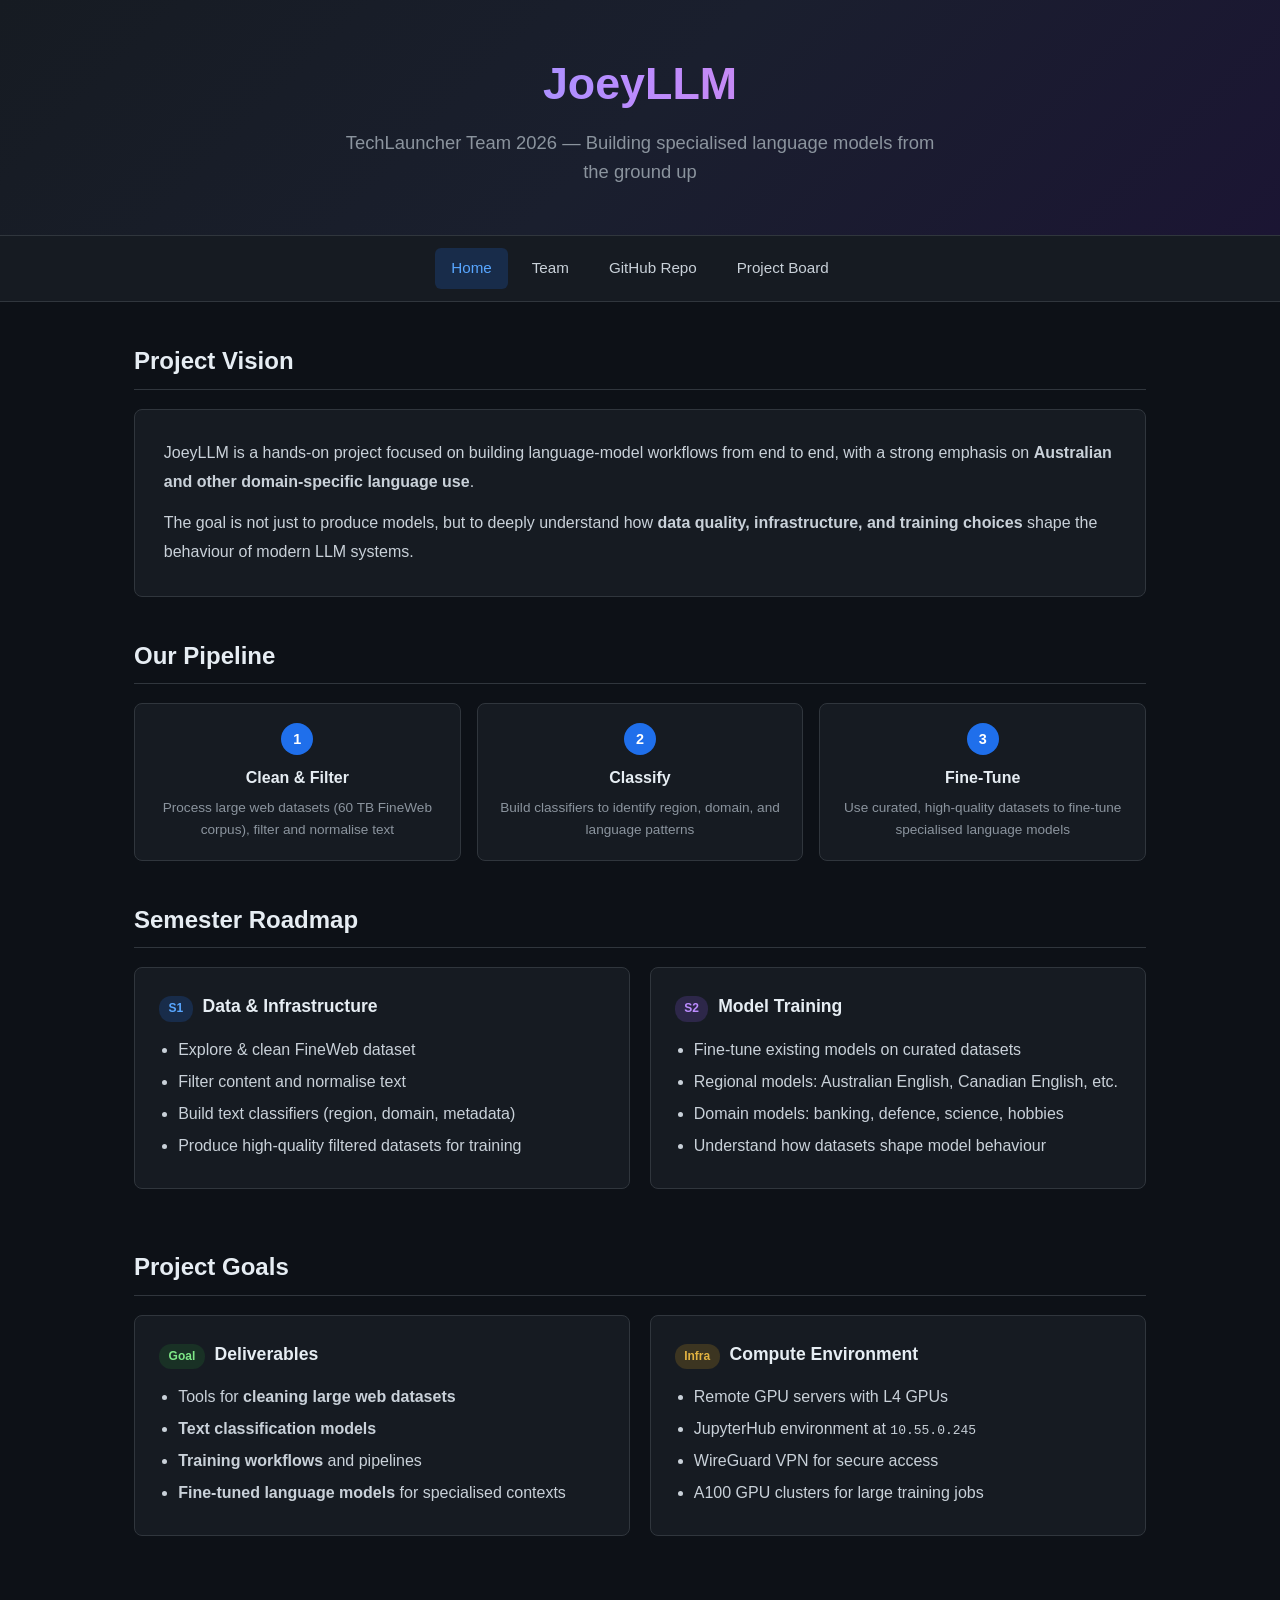
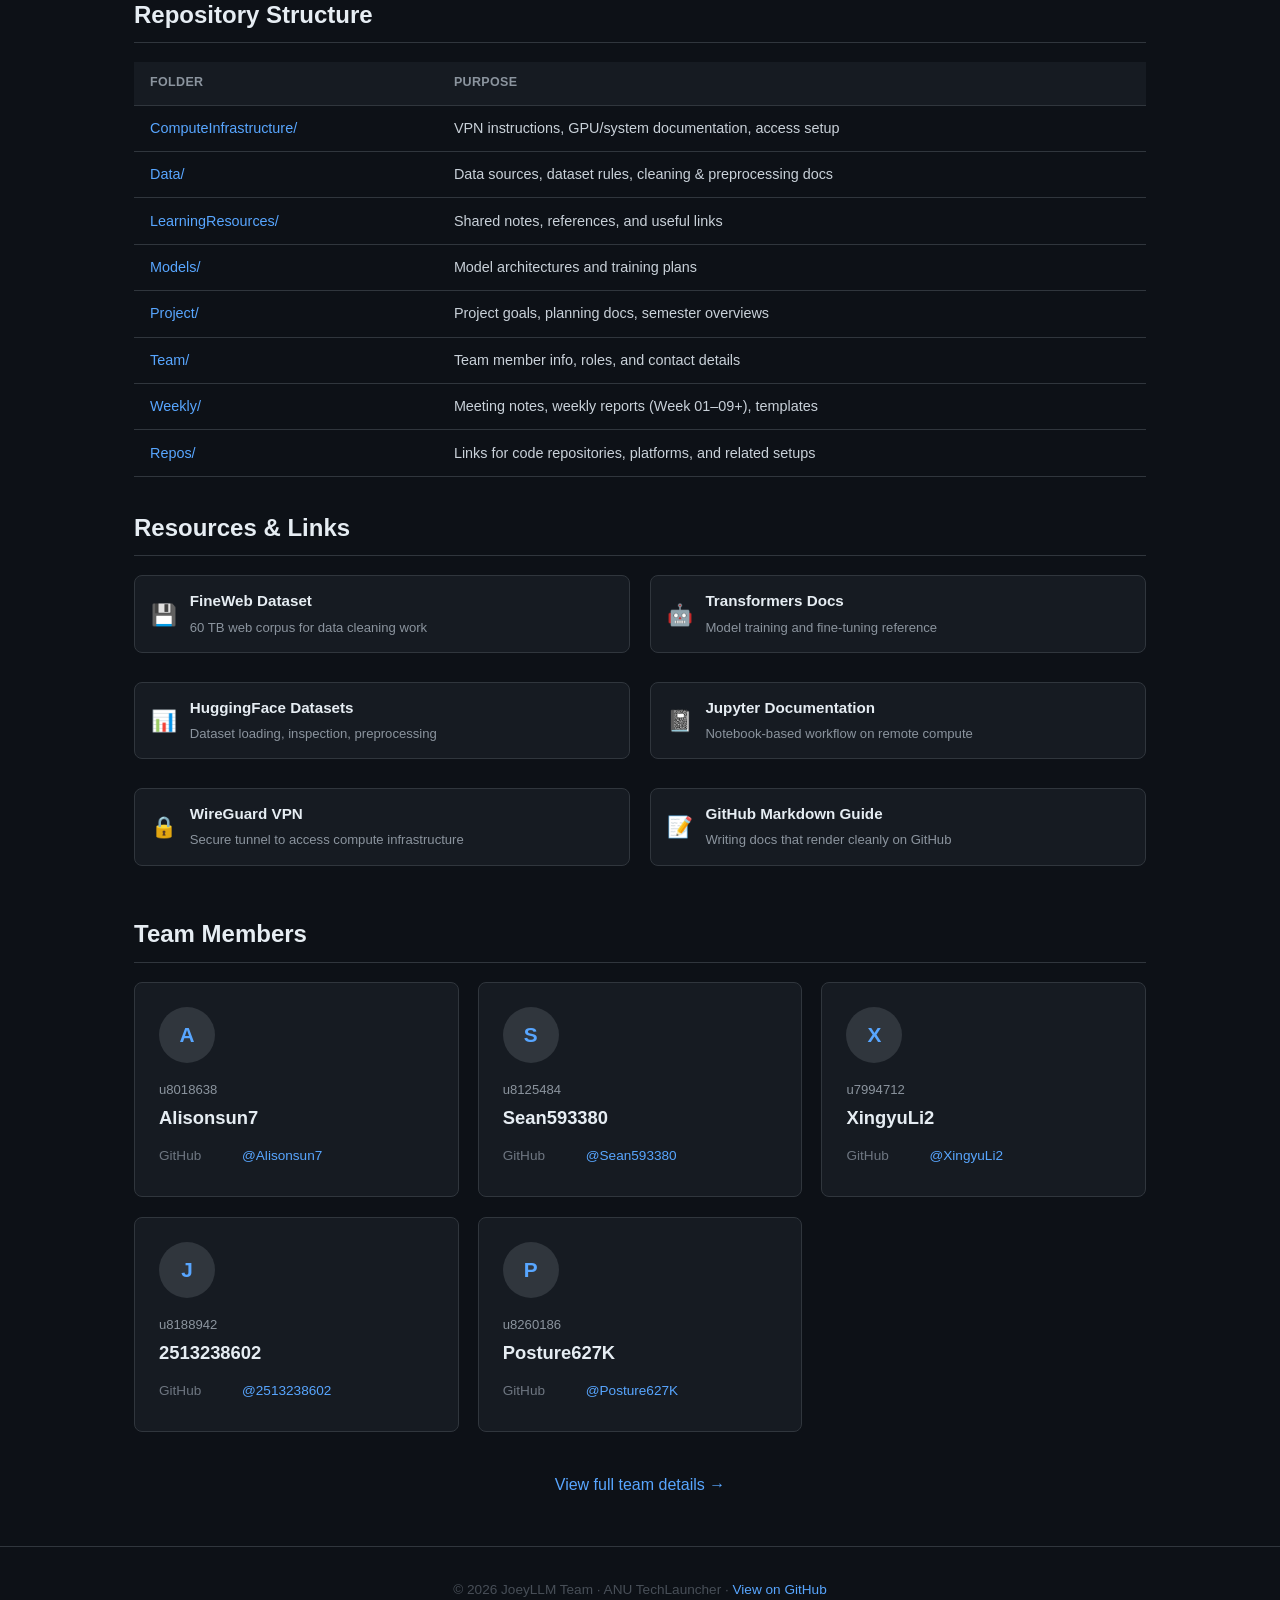
==== docs/index.html @ 870c1de7 "add website" ====
<!DOCTYPE html>
<html lang="en">
<head>
  <meta charset="UTF-8">
  <meta name="viewport" content="width=device-width, initial-scale=1.0">
  <title>JoeyLLM - TechLauncher Team 2026</title>
  <link rel="stylesheet" href="style.css">
</head>
<body>

  <!-- Header -->
  <header>
    <h1>JoeyLLM</h1>
    <p class="subtitle">TechLauncher Team 2026 &mdash; Building specialised language models from the ground up</p>
  </header>

  <!-- Navigation -->
  <nav>
    <a href="index.html" class="active">Home</a>
    <a href="about.html">Team</a>
    <a href="https://github.com/joeyllm/JoeyLLM-Team" target="_blank">GitHub Repo</a>
    <a href="https://github.com/orgs/joeyllm/projects" target="_blank">Project Board</a>
  </nav>

  <main>

    <!-- ===== Project Vision ===== -->
    <section>
      <h2 class="section-title">Project Vision</h2>
      <div class="overview">
        <p>
          JoeyLLM is a hands-on project focused on building language-model workflows from end to end, with a strong emphasis on <strong>Australian and other domain-specific language use</strong>.
        </p>
        <p>
          The goal is not just to produce models, but to deeply understand how <strong>data quality, infrastructure, and training choices</strong> shape the behaviour of modern LLM systems.
        </p>
      </div>
    </section>

    <!-- ===== Pipeline ===== -->
    <section>
      <h2 class="section-title">Our Pipeline</h2>
      <div class="pipeline">
        <div class="pipeline-step">
          <div class="step-num">1</div>
          <h4>Clean &amp; Filter</h4>
          <p>Process large web datasets (60 TB FineWeb corpus), filter and normalise text</p>
        </div>
        <div class="pipeline-step">
          <div class="step-num">2</div>
          <h4>Classify</h4>
          <p>Build classifiers to identify region, domain, and language patterns</p>
        </div>
        <div class="pipeline-step">
          <div class="step-num">3</div>
          <h4>Fine-Tune</h4>
          <p>Use curated, high-quality datasets to fine-tune specialised language models</p>
        </div>
      </div>
    </section>

    <!-- ===== Semester Roadmap ===== -->
    <section>
      <h2 class="section-title">Semester Roadmap</h2>
      <div class="grid-2">
        <div class="card">
          <h3><span class="badge badge-blue">S1</span> Data &amp; Infrastructure</h3>
          <ul>
            <li>Explore &amp; clean FineWeb dataset</li>
            <li>Filter content and normalise text</li>
            <li>Build text classifiers (region, domain, metadata)</li>
            <li>Produce high-quality filtered datasets for training</li>
          </ul>
        </div>
        <div class="card">
          <h3><span class="badge badge-purple">S2</span> Model Training</h3>
          <ul>
            <li>Fine-tune existing models on curated datasets</li>
            <li>Regional models: Australian English, Canadian English, etc.</li>
            <li>Domain models: banking, defence, science, hobbies</li>
            <li>Understand how datasets shape model behaviour</li>
          </ul>
        </div>
      </div>
    </section>

    <!-- ===== Project Goals ===== -->
    <section>
      <h2 class="section-title">Project Goals</h2>
      <div class="grid-2">
        <div class="card">
          <h3><span class="badge badge-green">Goal</span> Deliverables</h3>
          <ul>
            <li>Tools for <strong>cleaning large web datasets</strong></li>
            <li><strong>Text classification models</strong></li>
            <li><strong>Training workflows</strong> and pipelines</li>
            <li><strong>Fine-tuned language models</strong> for specialised contexts</li>
          </ul>
        </div>
        <div class="card">
          <h3><span class="badge badge-orange">Infra</span> Compute Environment</h3>
          <ul>
            <li>Remote GPU servers with L4 GPUs</li>
            <li>JupyterHub environment at <code>10.55.0.245</code></li>
            <li>WireGuard VPN for secure access</li>
            <li>A100 GPU clusters for large training jobs</li>
          </ul>
        </div>
      </div>
    </section>

    <!-- ===== Repository Structure ===== -->
    <section>
      <h2 class="section-title">Repository Structure</h2>
      <table class="styled-table">
        <thead>
          <tr>
            <th>Folder</th>
            <th>Purpose</th>
          </tr>
        </thead>
        <tbody>
          <tr>
            <td><a href="https://github.com/joeyllm/JoeyLLM-Team/tree/main/ComputeInfrastructure" target="_blank">ComputeInfrastructure/</a></td>
            <td>VPN instructions, GPU/system documentation, access setup</td>
          </tr>
          <tr>
            <td><a href="https://github.com/joeyllm/JoeyLLM-Team/tree/main/Data" target="_blank">Data/</a></td>
            <td>Data sources, dataset rules, cleaning &amp; preprocessing docs</td>
          </tr>
          <tr>
            <td><a href="https://github.com/joeyllm/JoeyLLM-Team/tree/main/LearningResources" target="_blank">LearningResources/</a></td>
            <td>Shared notes, references, and useful links</td>
          </tr>
          <tr>
            <td><a href="https://github.com/joeyllm/JoeyLLM-Team/tree/main/Models" target="_blank">Models/</a></td>
            <td>Model architectures and training plans</td>
          </tr>
          <tr>
            <td><a href="https://github.com/joeyllm/JoeyLLM-Team/tree/main/Project" target="_blank">Project/</a></td>
            <td>Project goals, planning docs, semester overviews</td>
          </tr>
          <tr>
            <td><a href="https://github.com/joeyllm/JoeyLLM-Team/tree/main/Team" target="_blank">Team/</a></td>
            <td>Team member info, roles, and contact details</td>
          </tr>
          <tr>
            <td><a href="https://github.com/joeyllm/JoeyLLM-Team/tree/main/Weekly" target="_blank">Weekly/</a></td>
            <td>Meeting notes, weekly reports (Week 01&ndash;09+), templates</td>
          </tr>
          <tr>
            <td><a href="https://github.com/joeyllm/JoeyLLM-Team/tree/main/Repos" target="_blank">Repos/</a></td>
            <td>Links for code repositories, platforms, and related setups</td>
          </tr>
        </tbody>
      </table>
    </section>

    <!-- ===== Resources ===== -->
    <section>
      <h2 class="section-title">Resources &amp; Links</h2>
      <div class="grid-2">
        <a class="resource-link" href="https://huggingface.co/datasets/HuggingFaceFW/fineweb" target="_blank">
          <span class="icon">&#x1F4BE;</span>
          <span class="text">
            <strong>FineWeb Dataset</strong>
            <span>60 TB web corpus for data cleaning work</span>
          </span>
        </a>
        <a class="resource-link" href="https://huggingface.co/docs/transformers" target="_blank">
          <span class="icon">&#x1F916;</span>
          <span class="text">
            <strong>Transformers Docs</strong>
            <span>Model training and fine-tuning reference</span>
          </span>
        </a>
        <a class="resource-link" href="https://huggingface.co/docs/datasets" target="_blank">
          <span class="icon">&#x1F4CA;</span>
          <span class="text">
            <strong>HuggingFace Datasets</strong>
            <span>Dataset loading, inspection, preprocessing</span>
          </span>
        </a>
        <a class="resource-link" href="https://docs.jupyter.org/en/latest/" target="_blank">
          <span class="icon">&#x1F4D3;</span>
          <span class="text">
            <strong>Jupyter Documentation</strong>
            <span>Notebook-based workflow on remote compute</span>
          </span>
        </a>
        <a class="resource-link" href="https://www.wireguard.com/install/" target="_blank">
          <span class="icon">&#x1F512;</span>
          <span class="text">
            <strong>WireGuard VPN</strong>
            <span>Secure tunnel to access compute infrastructure</span>
          </span>
        </a>
        <a class="resource-link" href="https://docs.github.com/en/get-started/writing-on-github" target="_blank">
          <span class="icon">&#x1F4DD;</span>
          <span class="text">
            <strong>GitHub Markdown Guide</strong>
            <span>Writing docs that render cleanly on GitHub</span>
          </span>
        </a>
      </div>
    </section>

    <!-- ===== Team Preview ===== -->
    <section>
      <h2 class="section-title">Team Members</h2>
      <div class="grid-3">
        <div class="member-card">
          <div class="avatar"><img src="https://github.com/Alisonsun7.png?size=96" alt="Alisonsun7" onerror="this.parentElement.textContent='A'"></div>
          <div class="uid">u8018638</div>
          <div class="name">Alisonsun7</div>
          <div class="info-row"><span class="label">GitHub</span><a href="https://github.com/Alisonsun7" target="_blank">@Alisonsun7</a></div>
        </div>
        <div class="member-card">
          <div class="avatar"><img src="https://github.com/Sean593380.png?size=96" alt="Sean593380" onerror="this.parentElement.textContent='S'"></div>
          <div class="uid">u8125484</div>
          <div class="name">Sean593380</div>
          <div class="info-row"><span class="label">GitHub</span><a href="https://github.com/Sean593380" target="_blank">@Sean593380</a></div>
        </div>
        <div class="member-card">
          <div class="avatar"><img src="https://github.com/XingyuLi2.png?size=96" alt="XingyuLi2" onerror="this.parentElement.textContent='X'"></div>
          <div class="uid">u7994712</div>
          <div class="name">XingyuLi2</div>
          <div class="info-row"><span class="label">GitHub</span><a href="https://github.com/XingyuLi2" target="_blank">@XingyuLi2</a></div>
        </div>
        <div class="member-card">
          <div class="avatar"><img src="https://github.com/2513238602.png?size=96" alt="2513238602" onerror="this.parentElement.textContent='J'"></div>
          <div class="uid">u8188942</div>
          <div class="name">2513238602</div>
          <div class="info-row"><span class="label">GitHub</span><a href="https://github.com/2513238602" target="_blank">@2513238602</a></div>
        </div>
        <div class="member-card">
          <div class="avatar"><img src="https://github.com/Posture627K.png?size=96" alt="Posture627K" onerror="this.parentElement.textContent='P'"></div>
          <div class="uid">u8260186</div>
          <div class="name">Posture627K</div>
          <div class="info-row"><span class="label">GitHub</span><a href="https://github.com/Posture627K" target="_blank">@Posture627K</a></div>
        </div>
      </div>
      <p style="text-align:center;"><a href="about.html">View full team details &rarr;</a></p>
    </section>

  </main>

  <!-- Footer -->
  <footer>
    <p>&copy; 2026 JoeyLLM Team &middot; ANU TechLauncher &middot;
      <a href="https://github.com/joeyllm/JoeyLLM-Team" target="_blank">View on GitHub</a>
    </p>
  </footer>

  <script src="script.js"></script>
</body>
</html>
---- docs/style.css ----
/* ===== Reset & Base ===== */
* { margin: 0; padding: 0; box-sizing: border-box; }

body {
  font-family: -apple-system, BlinkMacSystemFont, 'Segoe UI', Roboto, sans-serif;
  background: #0d1117;
  color: #e6edf3;
  min-height: 100vh;
  line-height: 1.6;
}

a { color: #58a6ff; text-decoration: none; }
a:hover { text-decoration: underline; }

/* ===== Header ===== */
header {
  background: linear-gradient(135deg, #161b22 0%, #1a1f2e 50%, #1b1533 100%);
  border-bottom: 1px solid #30363d;
  padding: 3rem 1.5rem;
  text-align: center;
}

header h1 {
  font-size: 2.8rem;
  font-weight: 800;
  background: linear-gradient(90deg, #58a6ff, #bc8cff, #f778ba);
  -webkit-background-clip: text;
  -webkit-text-fill-color: transparent;
  background-clip: text;
  margin-bottom: 0.5rem;
}

header .subtitle {
  color: #8b949e;
  font-size: 1.15rem;
  max-width: 600px;
  margin: 0 auto;
}

/* ===== Navigation ===== */
nav {
  display: flex;
  justify-content: center;
  gap: 0.5rem;
  padding: 0.8rem 1rem;
  background: #161b22;
  border-bottom: 1px solid #30363d;
  flex-wrap: wrap;
  position: sticky;
  top: 0;
  z-index: 100;
}

nav a {
  color: #c9d1d9;
  font-weight: 500;
  padding: 0.5rem 1rem;
  border-radius: 6px;
  transition: background 0.2s, color 0.2s;
  font-size: 0.95rem;
}

nav a:hover {
  background: #1f2937;
  color: #58a6ff;
  text-decoration: none;
}

nav a.active {
  background: #1f6feb33;
  color: #58a6ff;
}

/* ===== Main Container ===== */
main {
  max-width: 1060px;
  margin: 2.5rem auto;
  padding: 0 1.5rem;
}

/* ===== Section Titles ===== */
.section-title {
  font-size: 1.5rem;
  font-weight: 600;
  margin-bottom: 1.2rem;
  padding-bottom: 0.5rem;
  border-bottom: 1px solid #30363d;
}

/* ===== Cards (generic) ===== */
.card {
  background: #161b22;
  border: 1px solid #30363d;
  border-radius: 8px;
  padding: 1.5rem;
  margin-bottom: 1.2rem;
  transition: border-color 0.2s, transform 0.15s;
}

.card:hover {
  border-color: #58a6ff;
  transform: translateY(-2px);
}

.card h3 {
  font-size: 1.1rem;
  margin-bottom: 0.6rem;
  color: #e6edf3;
}

.card p, .card li {
  color: #c9d1d9;
  line-height: 1.7;
}

.card ul {
  padding-left: 1.2rem;
  margin-top: 0.5rem;
}

.card ul li { margin-bottom: 0.3rem; }

/* ===== Overview / Hero Card ===== */
.overview {
  background: #161b22;
  border: 1px solid #30363d;
  border-radius: 8px;
  padding: 1.8rem;
  margin-bottom: 2.5rem;
  line-height: 1.8;
}

.overview p {
  color: #c9d1d9;
  margin-bottom: 0.8rem;
}

.overview p:last-child { margin-bottom: 0; }

/* ===== Grid Layouts ===== */
.grid-2 {
  display: grid;
  grid-template-columns: repeat(auto-fill, minmax(460px, 1fr));
  gap: 1.2rem;
  margin-bottom: 2.5rem;
}

.grid-3 {
  display: grid;
  grid-template-columns: repeat(auto-fill, minmax(300px, 1fr));
  gap: 1.2rem;
  margin-bottom: 2.5rem;
}

/* ===== Team Member Cards ===== */
.member-card {
  background: #161b22;
  border: 1px solid #30363d;
  border-radius: 8px;
  padding: 1.5rem;
  transition: border-color 0.2s, transform 0.15s;
}

.member-card:hover {
  border-color: #58a6ff;
  transform: translateY(-2px);
}

.member-card .avatar {
  width: 56px;
  height: 56px;
  border-radius: 50%;
  background: #30363d;
  display: flex;
  align-items: center;
  justify-content: center;
  font-size: 1.3rem;
  font-weight: 700;
  color: #58a6ff;
  margin-bottom: 1rem;
  overflow: hidden;
}

.member-card .avatar img {
  width: 100%;
  height: 100%;
  object-fit: cover;
}

.member-card .uid {
  font-size: 0.82rem;
  color: #8b949e;
  margin-bottom: 0.2rem;
}

.member-card .name {
  font-size: 1.15rem;
  font-weight: 600;
  margin-bottom: 0.8rem;
}

.member-card .info-row {
  display: flex;
  align-items: center;
  gap: 0.5rem;
  font-size: 0.85rem;
  color: #8b949e;
  margin-bottom: 0.35rem;
}

.member-card .info-row .label {
  color: #6e7681;
  min-width: 75px;
  flex-shrink: 0;
}

.wg-key {
  font-family: 'SFMono-Regular', Consolas, 'Liberation Mono', monospace;
  font-size: 0.72rem;
  color: #7ee787;
  background: #0d1117;
  padding: 0.25rem 0.5rem;
  border-radius: 4px;
  word-break: break-all;
  margin-top: 0.3rem;
}

/* ===== Pipeline / Timeline ===== */
.pipeline {
  display: flex;
  gap: 1rem;
  margin-bottom: 2.5rem;
  flex-wrap: wrap;
}

.pipeline-step {
  flex: 1;
  min-width: 200px;
  background: #161b22;
  border: 1px solid #30363d;
  border-radius: 8px;
  padding: 1.2rem;
  position: relative;
  text-align: center;
}

.pipeline-step .step-num {
  display: inline-block;
  width: 32px;
  height: 32px;
  line-height: 32px;
  border-radius: 50%;
  background: #1f6feb;
  color: #fff;
  font-weight: 700;
  font-size: 0.9rem;
  margin-bottom: 0.6rem;
}

.pipeline-step h4 {
  font-size: 1rem;
  margin-bottom: 0.4rem;
}

.pipeline-step p {
  font-size: 0.85rem;
  color: #8b949e;
}

/* ===== Tags / Badges ===== */
.badge {
  display: inline-block;
  font-size: 0.75rem;
  padding: 0.2rem 0.6rem;
  border-radius: 12px;
  font-weight: 600;
  margin-right: 0.3rem;
  margin-bottom: 0.3rem;
}

.badge-blue { background: #1f6feb33; color: #58a6ff; }
.badge-green { background: #23863633; color: #7ee787; }
.badge-purple { background: #8957e533; color: #bc8cff; }
.badge-orange { background: #d2992233; color: #e3b341; }

/* ===== Resource Links ===== */
.resource-link {
  display: flex;
  align-items: center;
  gap: 0.8rem;
  padding: 0.8rem 1rem;
  background: #161b22;
  border: 1px solid #30363d;
  border-radius: 8px;
  margin-bottom: 0.6rem;
  transition: border-color 0.2s;
}

.resource-link:hover {
  border-color: #58a6ff;
  text-decoration: none;
}

.resource-link .icon {
  font-size: 1.3rem;
  flex-shrink: 0;
}

.resource-link .text strong {
  display: block;
  font-size: 0.95rem;
  color: #e6edf3;
}

.resource-link .text span {
  font-size: 0.82rem;
  color: #8b949e;
}

/* ===== Tables ===== */
.styled-table {
  width: 100%;
  border-collapse: collapse;
  margin-bottom: 2rem;
}

.styled-table th,
.styled-table td {
  padding: 0.7rem 1rem;
  text-align: left;
  border-bottom: 1px solid #30363d;
  font-size: 0.9rem;
}

.styled-table th {
  background: #161b22;
  color: #8b949e;
  font-weight: 600;
  text-transform: uppercase;
  font-size: 0.78rem;
  letter-spacing: 0.03em;
}

.styled-table td { color: #c9d1d9; }
.styled-table tr:hover td { background: #161b2288; }

/* ===== Footer ===== */
footer {
  text-align: center;
  padding: 2rem 1rem;
  color: #484f58;
  font-size: 0.85rem;
  border-top: 1px solid #30363d;
  margin-top: 3rem;
}

/* ===== Responsive ===== */
@media (max-width: 768px) {
  header h1 { font-size: 2rem; }
  .grid-2, .grid-3 { grid-template-columns: 1fr; }
  .pipeline { flex-direction: column; }
  nav { gap: 0.3rem; }
  nav a { padding: 0.4rem 0.7rem; font-size: 0.85rem; }
}
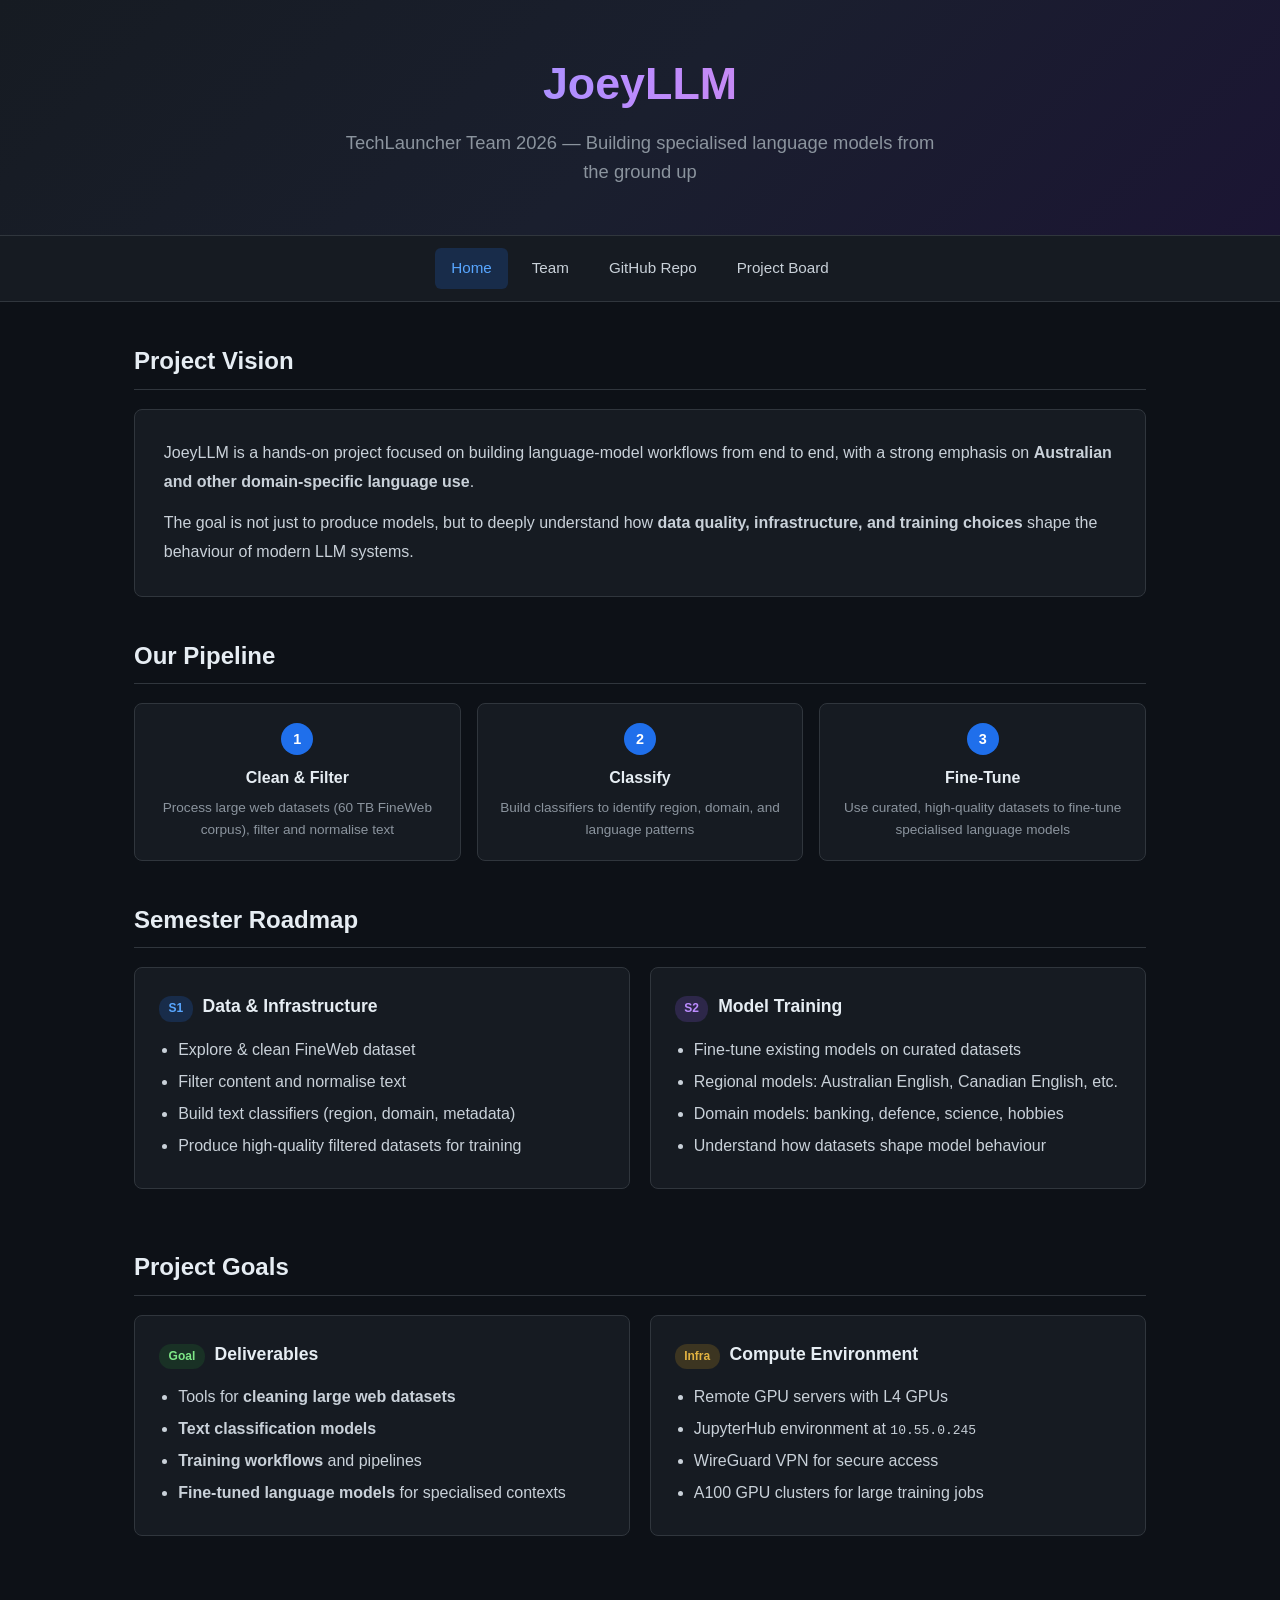
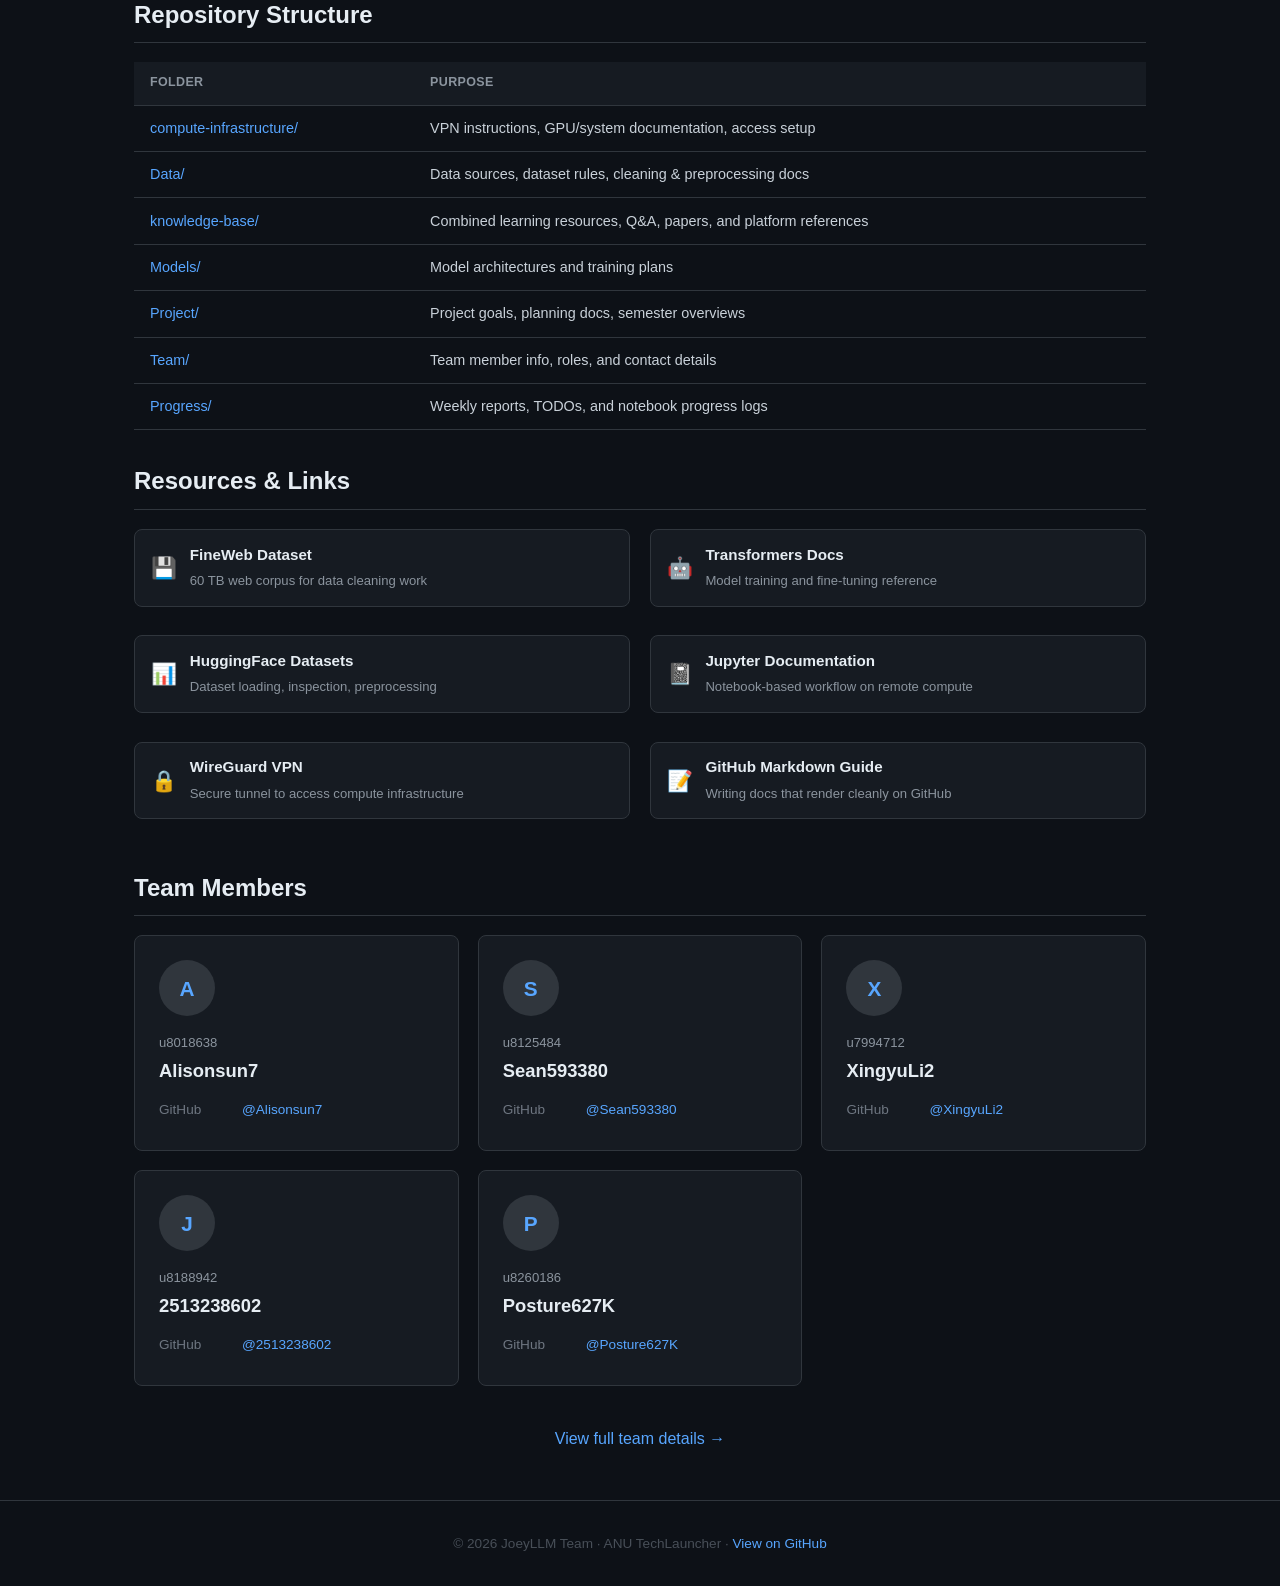
==== commit 76d4399c: "Restructure docs into knowledge base" ====
--- a/docs/index.html
+++ b/docs/index.html
@@ -121,7 +121,7 @@
         </thead>
         <tbody>
           <tr>
-            <td><a href="https://github.com/joeyllm/JoeyLLM-Team/tree/main/ComputeInfrastructure" target="_blank">ComputeInfrastructure/</a></td>
+            <td><a href="https://github.com/joeyllm/JoeyLLM-Team/tree/main/compute-infrastructure" target="_blank">compute-infrastructure/</a></td>
             <td>VPN instructions, GPU/system documentation, access setup</td>
           </tr>
           <tr>
@@ -129,8 +129,8 @@
             <td>Data sources, dataset rules, cleaning &amp; preprocessing docs</td>
           </tr>
           <tr>
-            <td><a href="https://github.com/joeyllm/JoeyLLM-Team/tree/main/LearningResources" target="_blank">LearningResources/</a></td>
-            <td>Shared notes, references, and useful links</td>
+            <td><a href="https://github.com/joeyllm/JoeyLLM-Team/tree/main/knowledge-base" target="_blank">knowledge-base/</a></td>
+            <td>Combined learning resources, Q&amp;A, papers, and platform references</td>
           </tr>
           <tr>
             <td><a href="https://github.com/joeyllm/JoeyLLM-Team/tree/main/Models" target="_blank">Models/</a></td>
@@ -145,12 +145,8 @@
             <td>Team member info, roles, and contact details</td>
           </tr>
           <tr>
-            <td><a href="https://github.com/joeyllm/JoeyLLM-Team/tree/main/Weekly" target="_blank">Weekly/</a></td>
-            <td>Meeting notes, weekly reports (Week 01&ndash;09+), templates</td>
-          </tr>
-          <tr>
-            <td><a href="https://github.com/joeyllm/JoeyLLM-Team/tree/main/Repos" target="_blank">Repos/</a></td>
-            <td>Links for code repositories, platforms, and related setups</td>
+            <td><a href="https://github.com/joeyllm/JoeyLLM-Team/tree/main/Progress" target="_blank">Progress/</a></td>
+            <td>Weekly reports, TODOs, and notebook progress logs</td>
           </tr>
         </tbody>
       </table>
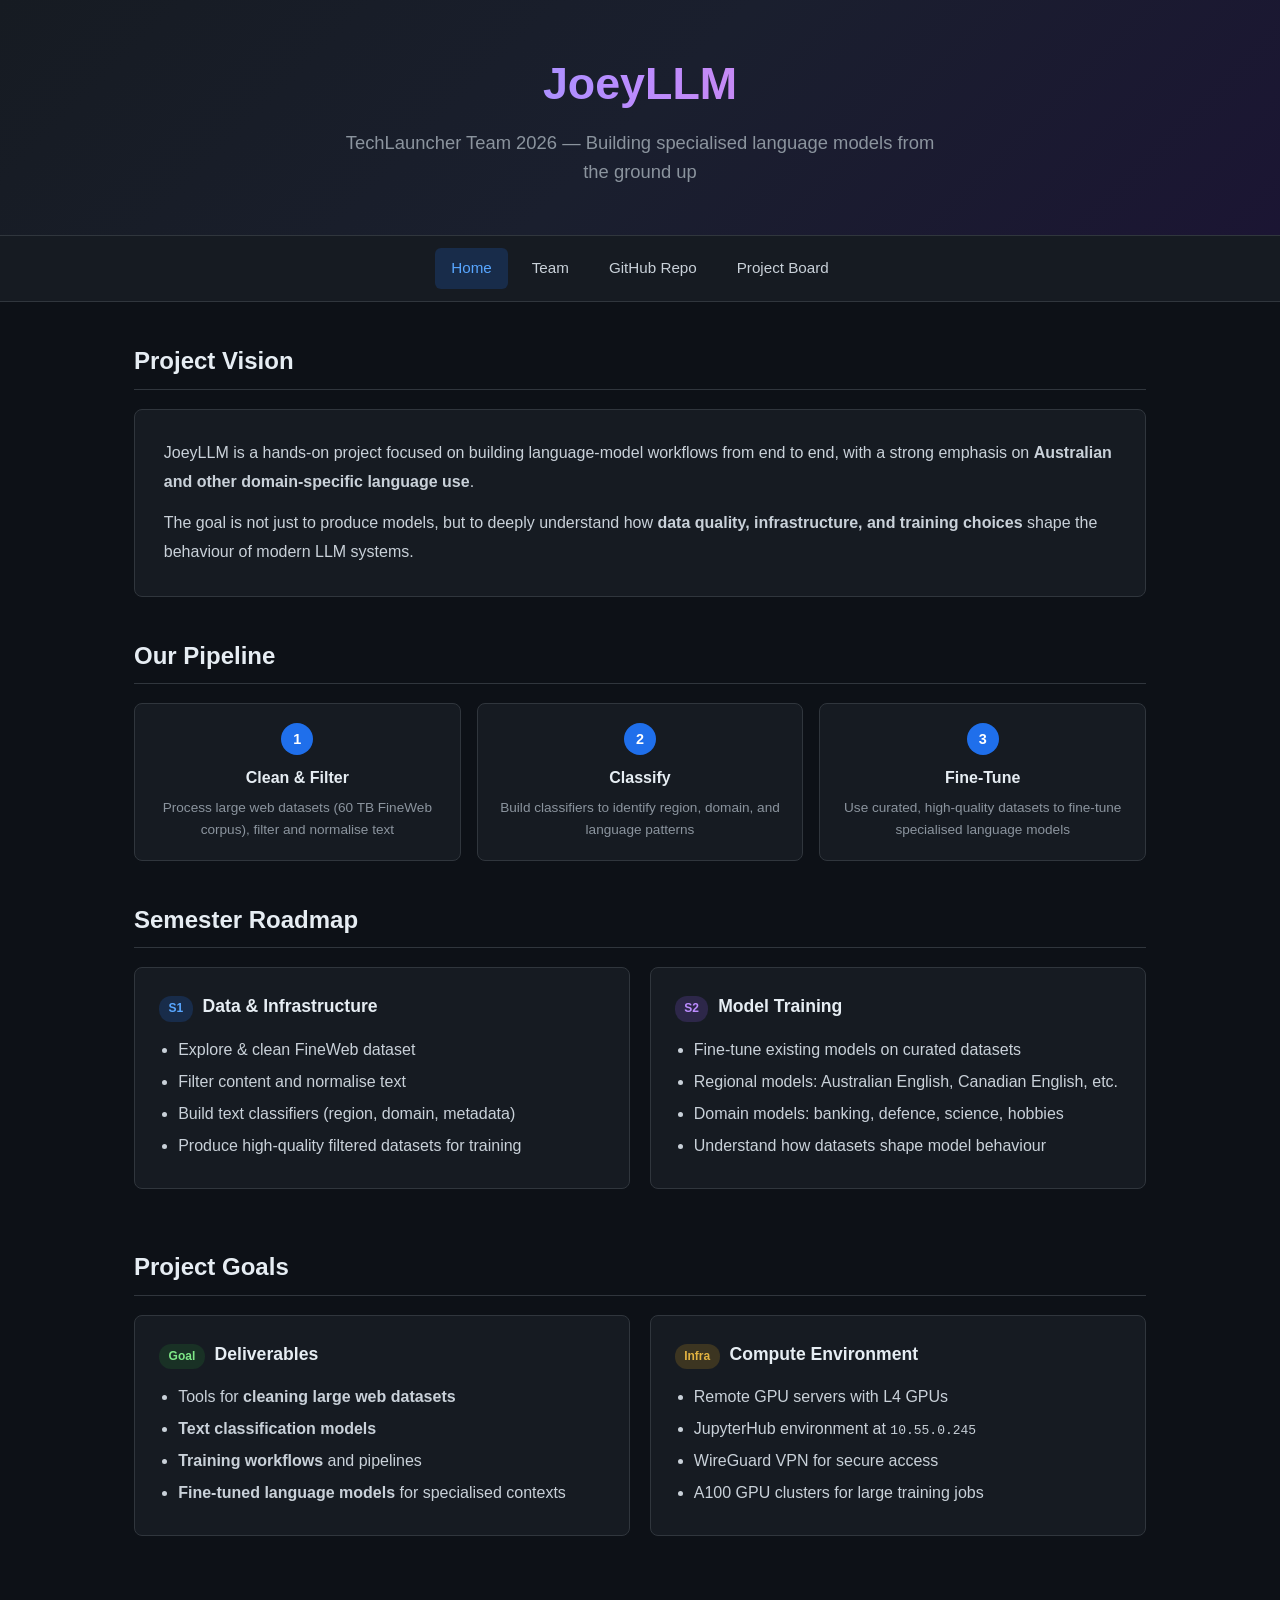
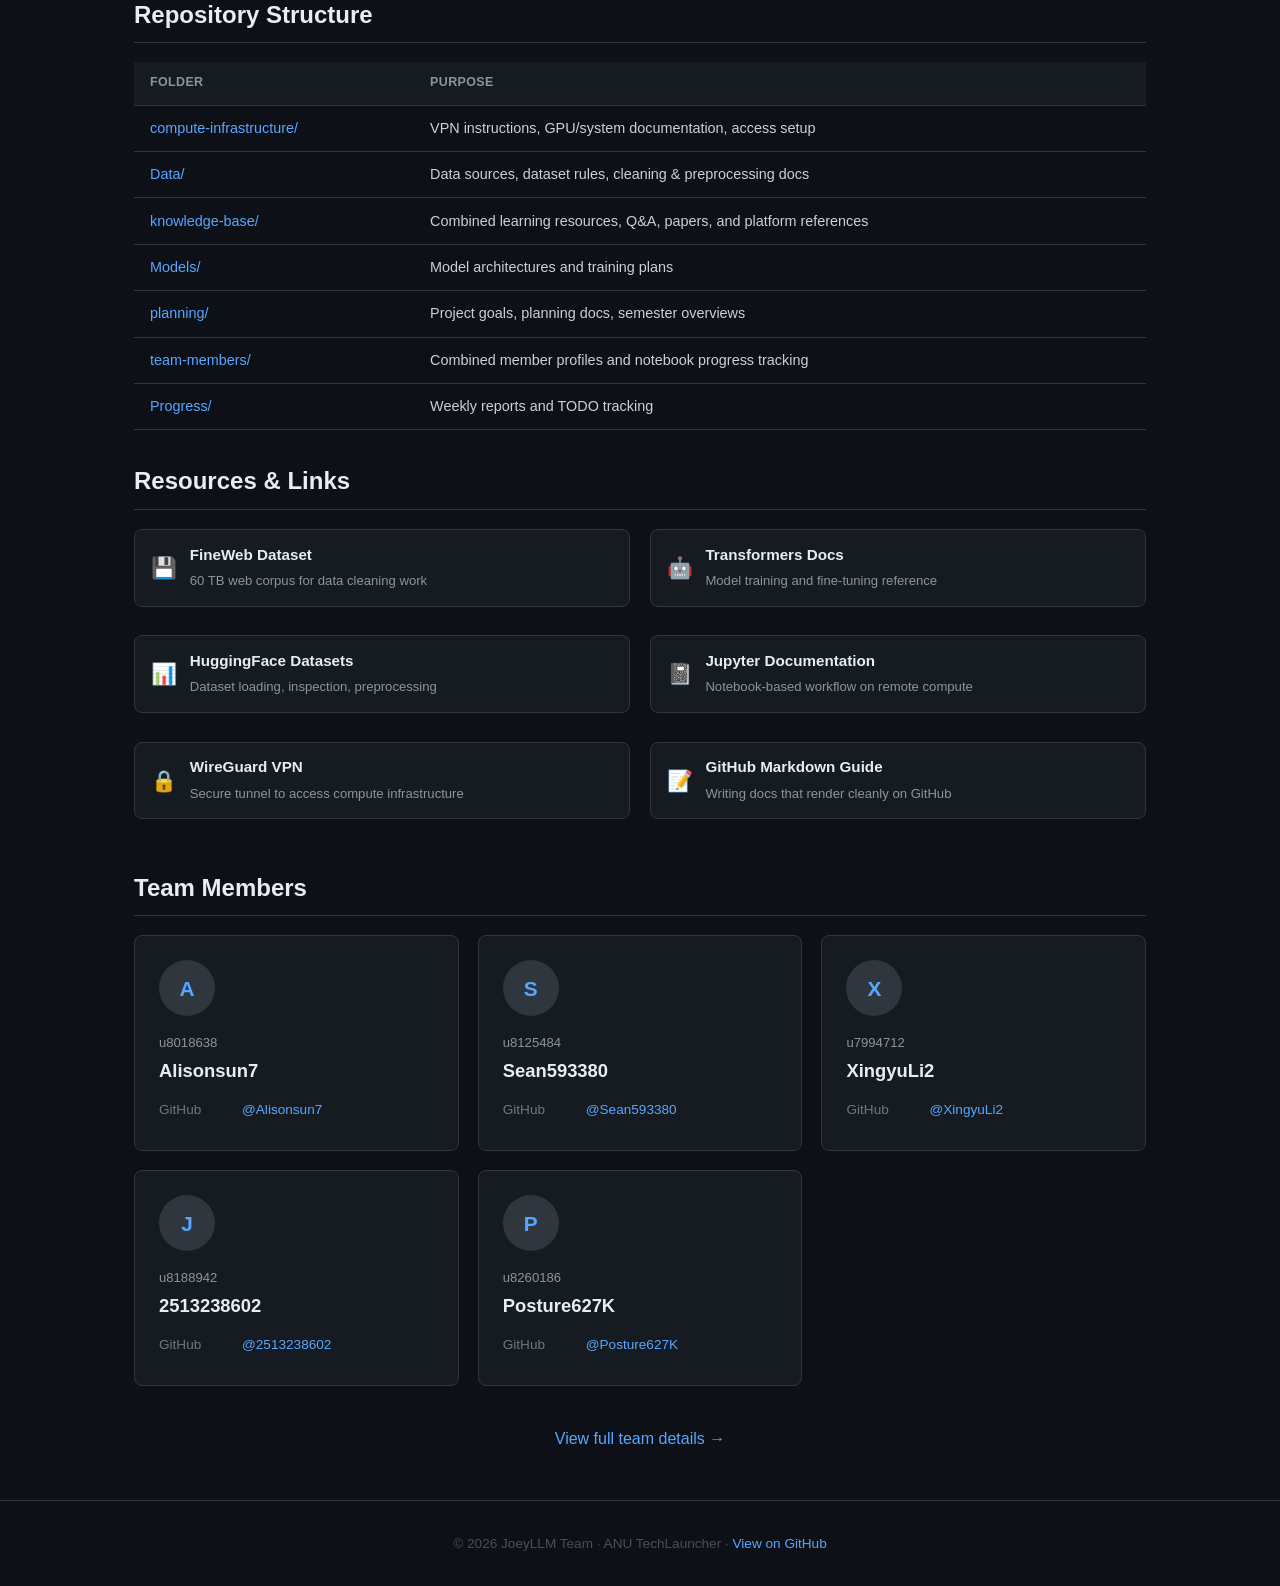
==== commit 74a259c5: "Rename planning and team member docs" ====
--- a/docs/index.html
+++ b/docs/index.html
@@ -137,16 +137,16 @@
             <td>Model architectures and training plans</td>
           </tr>
           <tr>
-            <td><a href="https://github.com/joeyllm/JoeyLLM-Team/tree/main/Project" target="_blank">Project/</a></td>
+            <td><a href="https://github.com/joeyllm/JoeyLLM-Team/tree/main/planning" target="_blank">planning/</a></td>
             <td>Project goals, planning docs, semester overviews</td>
           </tr>
           <tr>
-            <td><a href="https://github.com/joeyllm/JoeyLLM-Team/tree/main/Team" target="_blank">Team/</a></td>
-            <td>Team member info, roles, and contact details</td>
+            <td><a href="https://github.com/joeyllm/JoeyLLM-Team/tree/main/team-members" target="_blank">team-members/</a></td>
+            <td>Combined member profiles and notebook progress tracking</td>
           </tr>
           <tr>
             <td><a href="https://github.com/joeyllm/JoeyLLM-Team/tree/main/Progress" target="_blank">Progress/</a></td>
-            <td>Weekly reports, TODOs, and notebook progress logs</td>
+            <td>Weekly reports and TODO tracking</td>
           </tr>
         </tbody>
       </table>
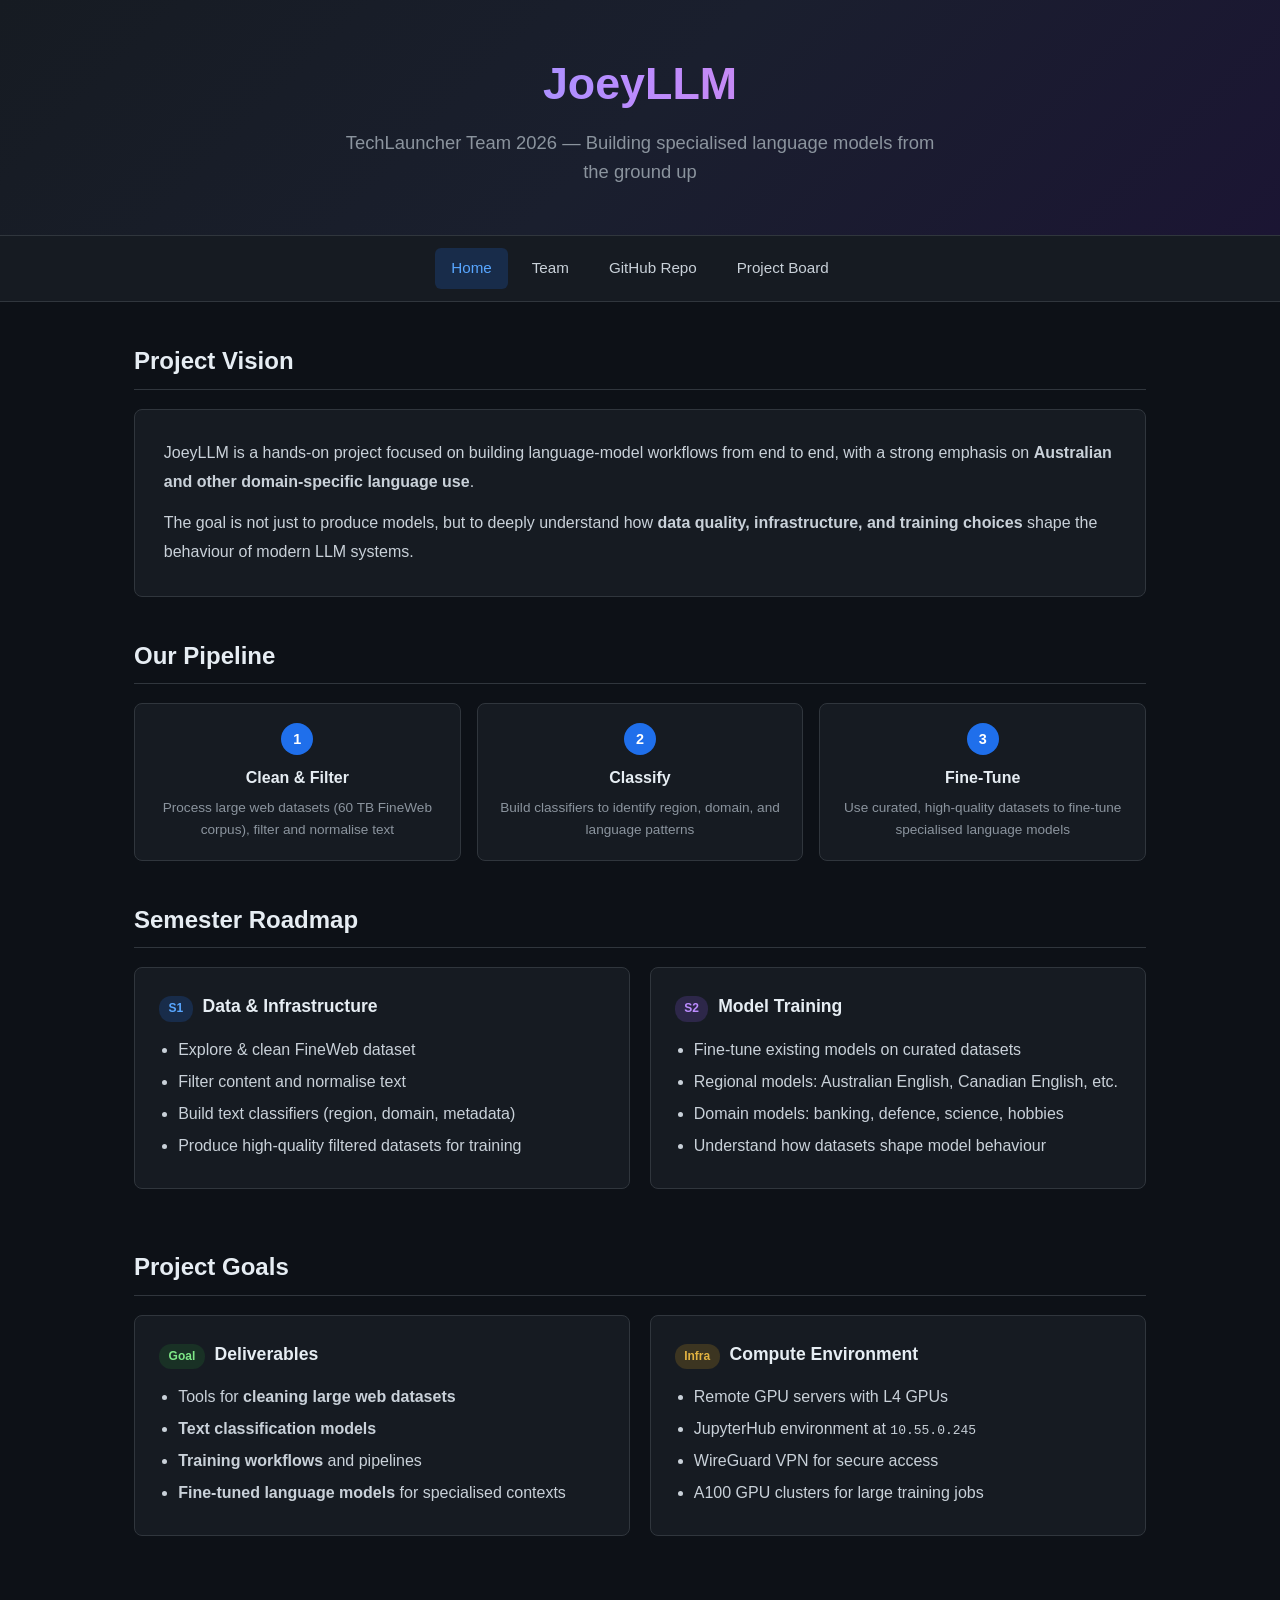
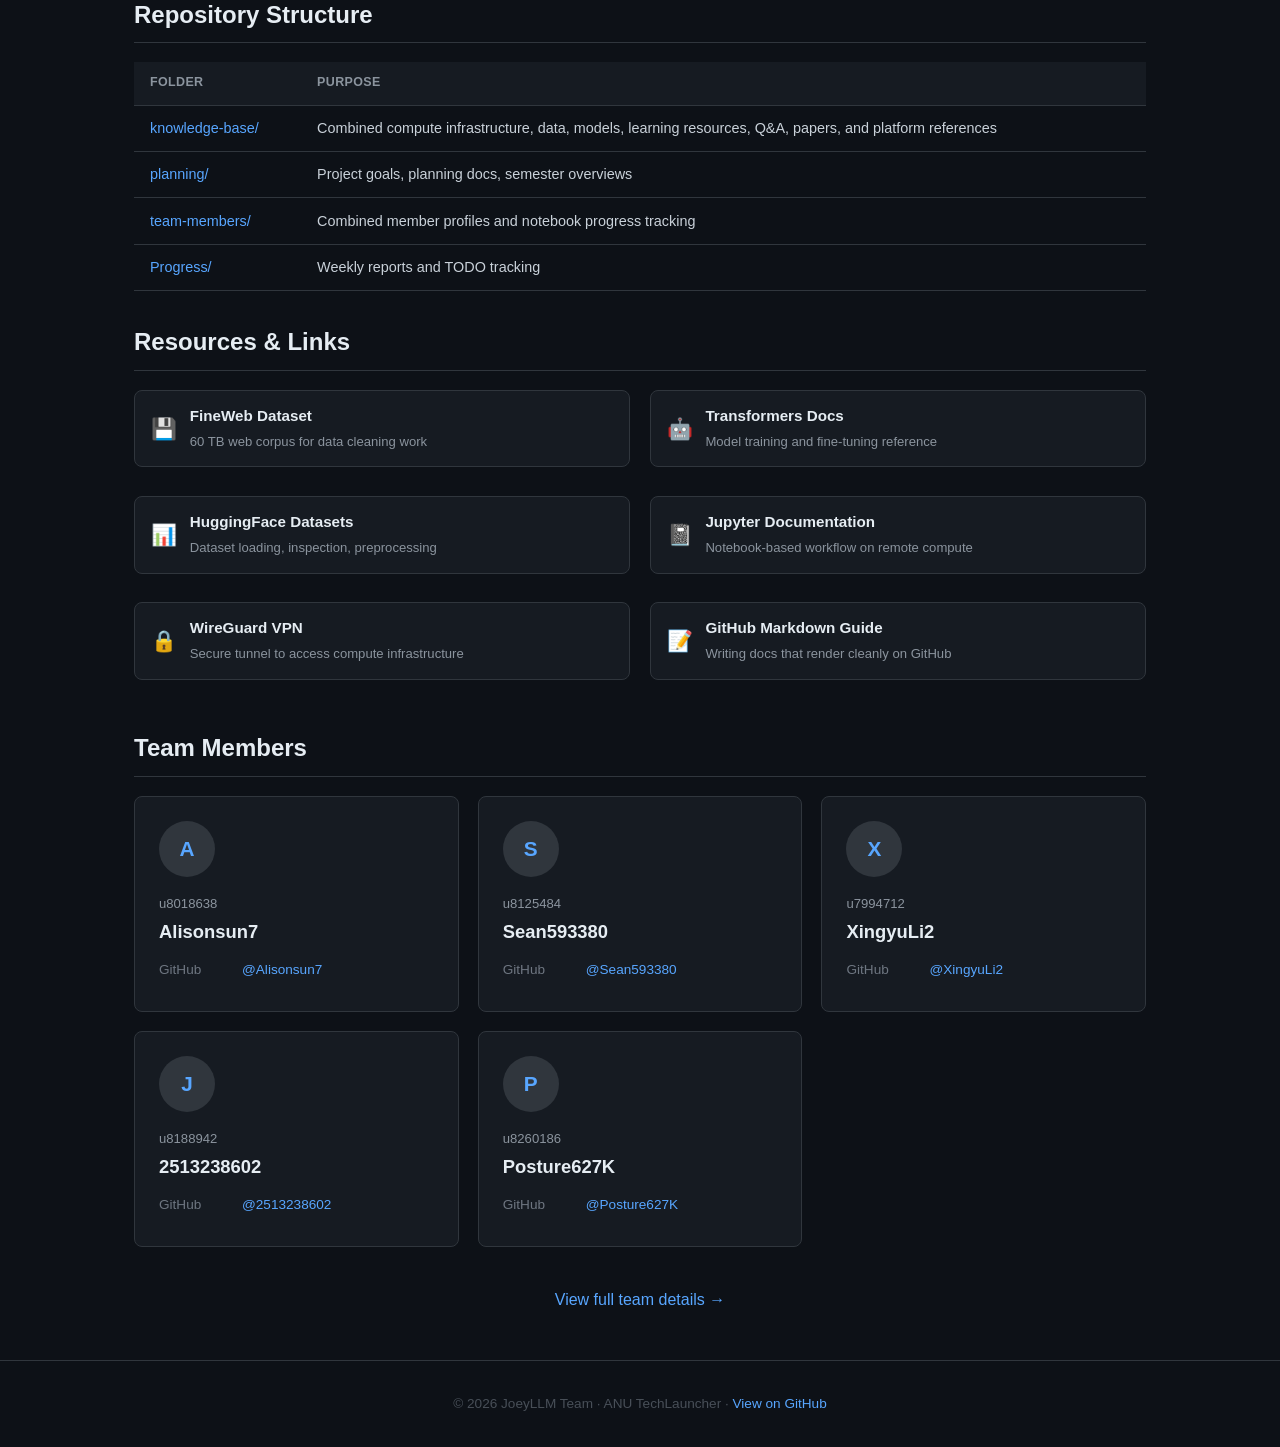
==== commit fc380e38: "Move docs into knowledge base" ====
--- a/docs/index.html
+++ b/docs/index.html
@@ -121,20 +121,8 @@
         </thead>
         <tbody>
           <tr>
-            <td><a href="https://github.com/joeyllm/JoeyLLM-Team/tree/main/compute-infrastructure" target="_blank">compute-infrastructure/</a></td>
-            <td>VPN instructions, GPU/system documentation, access setup</td>
-          </tr>
-          <tr>
-            <td><a href="https://github.com/joeyllm/JoeyLLM-Team/tree/main/Data" target="_blank">Data/</a></td>
-            <td>Data sources, dataset rules, cleaning &amp; preprocessing docs</td>
-          </tr>
-          <tr>
             <td><a href="https://github.com/joeyllm/JoeyLLM-Team/tree/main/knowledge-base" target="_blank">knowledge-base/</a></td>
-            <td>Combined learning resources, Q&amp;A, papers, and platform references</td>
-          </tr>
-          <tr>
-            <td><a href="https://github.com/joeyllm/JoeyLLM-Team/tree/main/Models" target="_blank">Models/</a></td>
-            <td>Model architectures and training plans</td>
+            <td>Combined compute infrastructure, data, models, learning resources, Q&amp;A, papers, and platform references</td>
           </tr>
           <tr>
             <td><a href="https://github.com/joeyllm/JoeyLLM-Team/tree/main/planning" target="_blank">planning/</a></td>
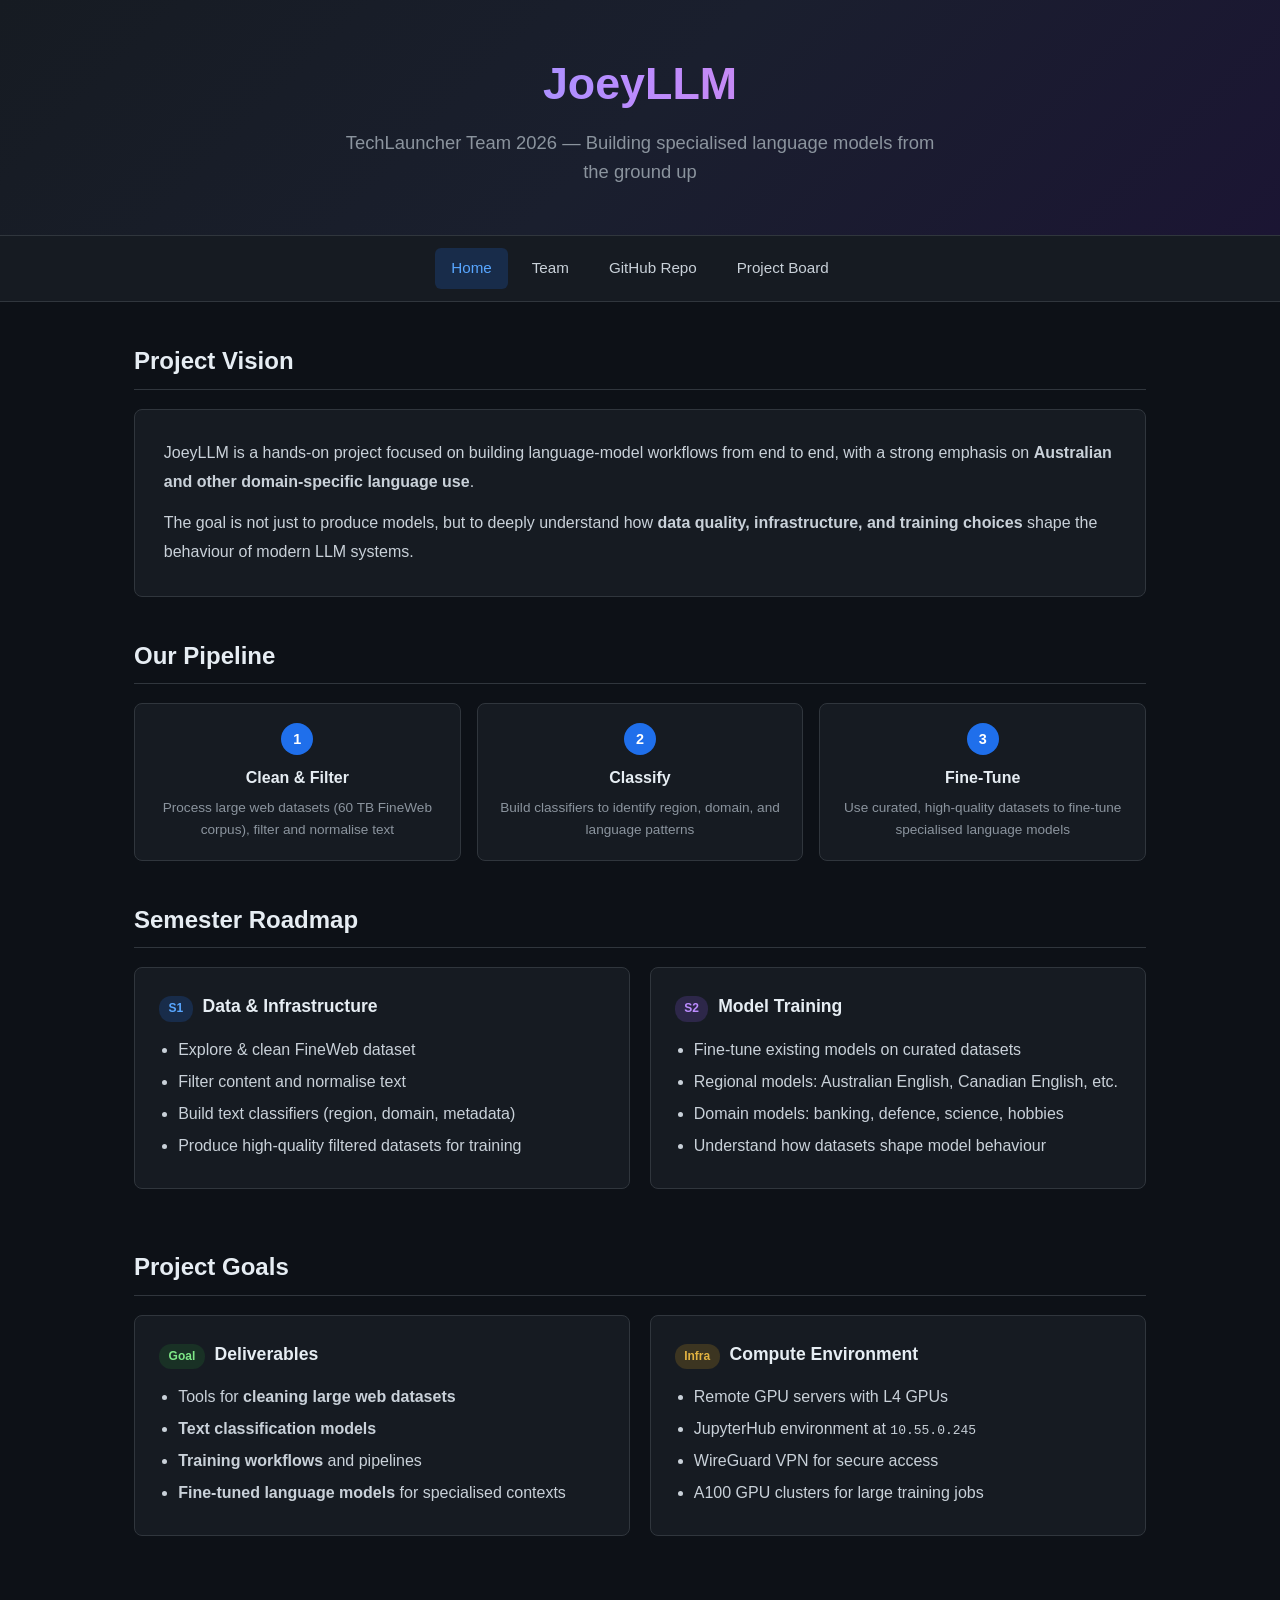
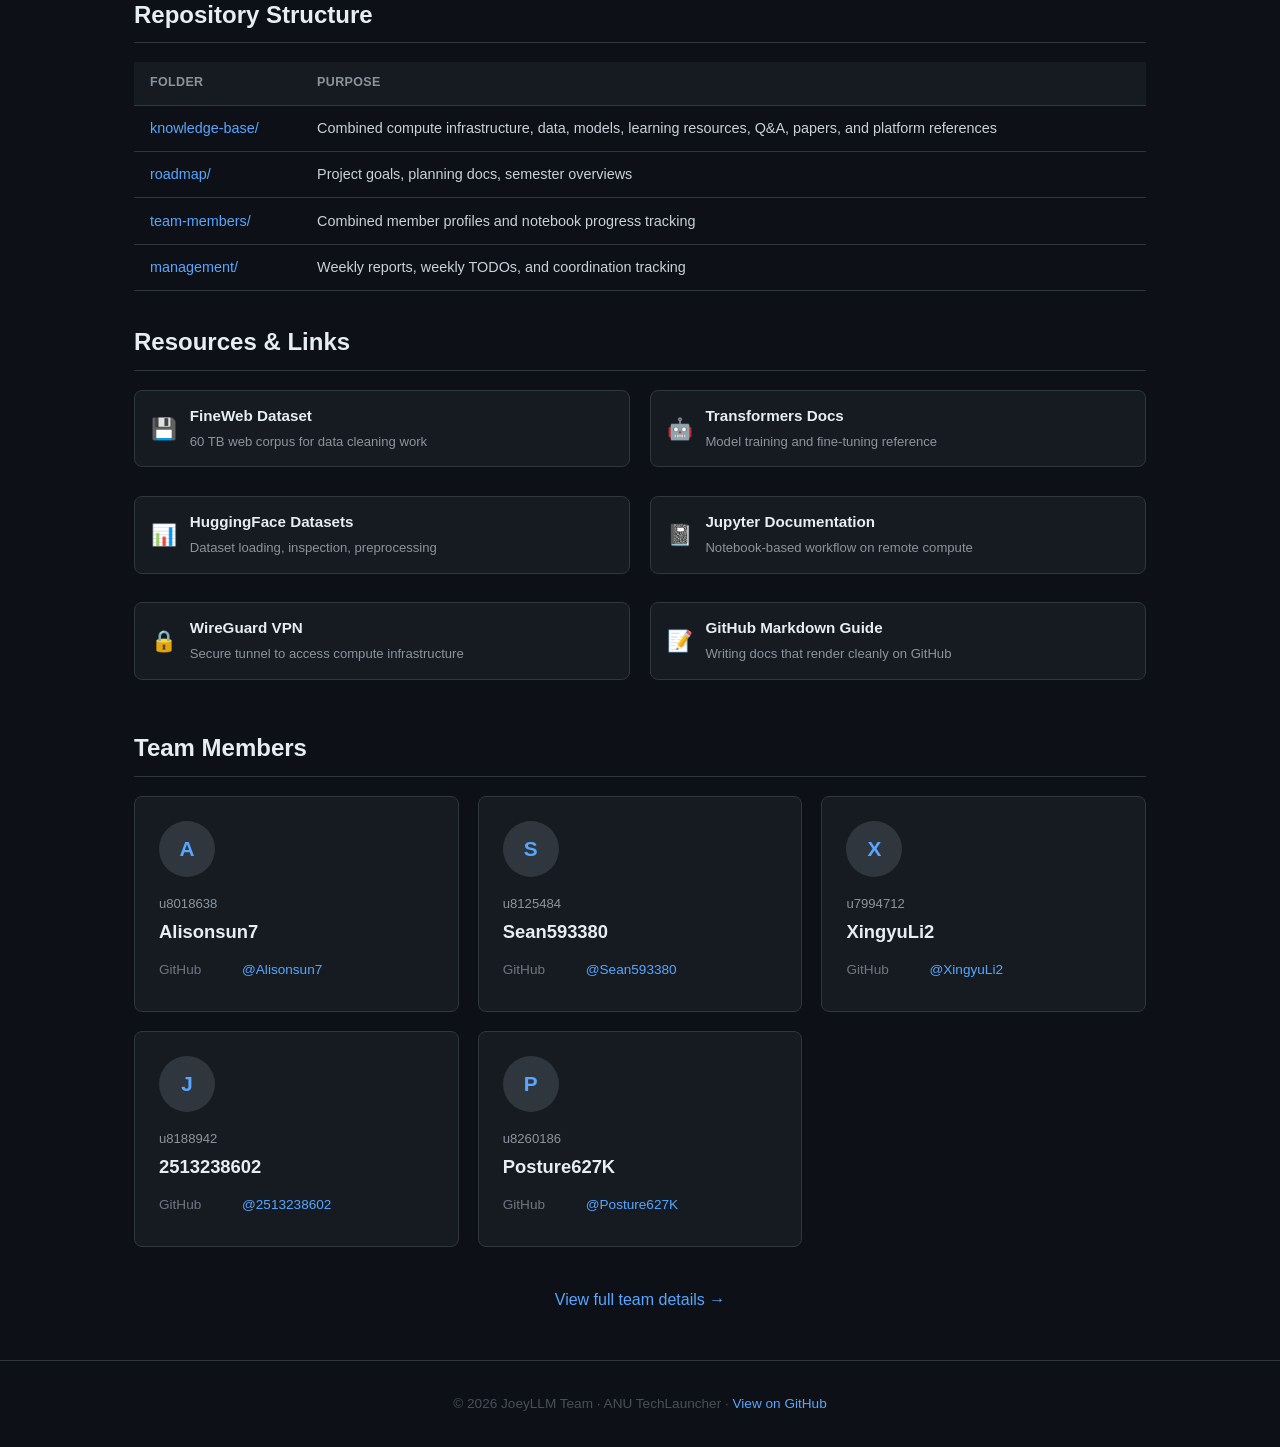
==== commit bc1d5485: "Rename progress and planning docs" ====
--- a/docs/index.html
+++ b/docs/index.html
@@ -125,7 +125,7 @@
             <td>Combined compute infrastructure, data, models, learning resources, Q&amp;A, papers, and platform references</td>
           </tr>
           <tr>
-            <td><a href="https://github.com/joeyllm/JoeyLLM-Team/tree/main/planning" target="_blank">planning/</a></td>
+            <td><a href="https://github.com/joeyllm/JoeyLLM-Team/tree/main/roadmap" target="_blank">roadmap/</a></td>
             <td>Project goals, planning docs, semester overviews</td>
           </tr>
           <tr>
@@ -133,8 +133,8 @@
             <td>Combined member profiles and notebook progress tracking</td>
           </tr>
           <tr>
-            <td><a href="https://github.com/joeyllm/JoeyLLM-Team/tree/main/Progress" target="_blank">Progress/</a></td>
-            <td>Weekly reports and TODO tracking</td>
+            <td><a href="https://github.com/joeyllm/JoeyLLM-Team/tree/main/management" target="_blank">management/</a></td>
+            <td>Weekly reports, weekly TODOs, and coordination tracking</td>
           </tr>
         </tbody>
       </table>
